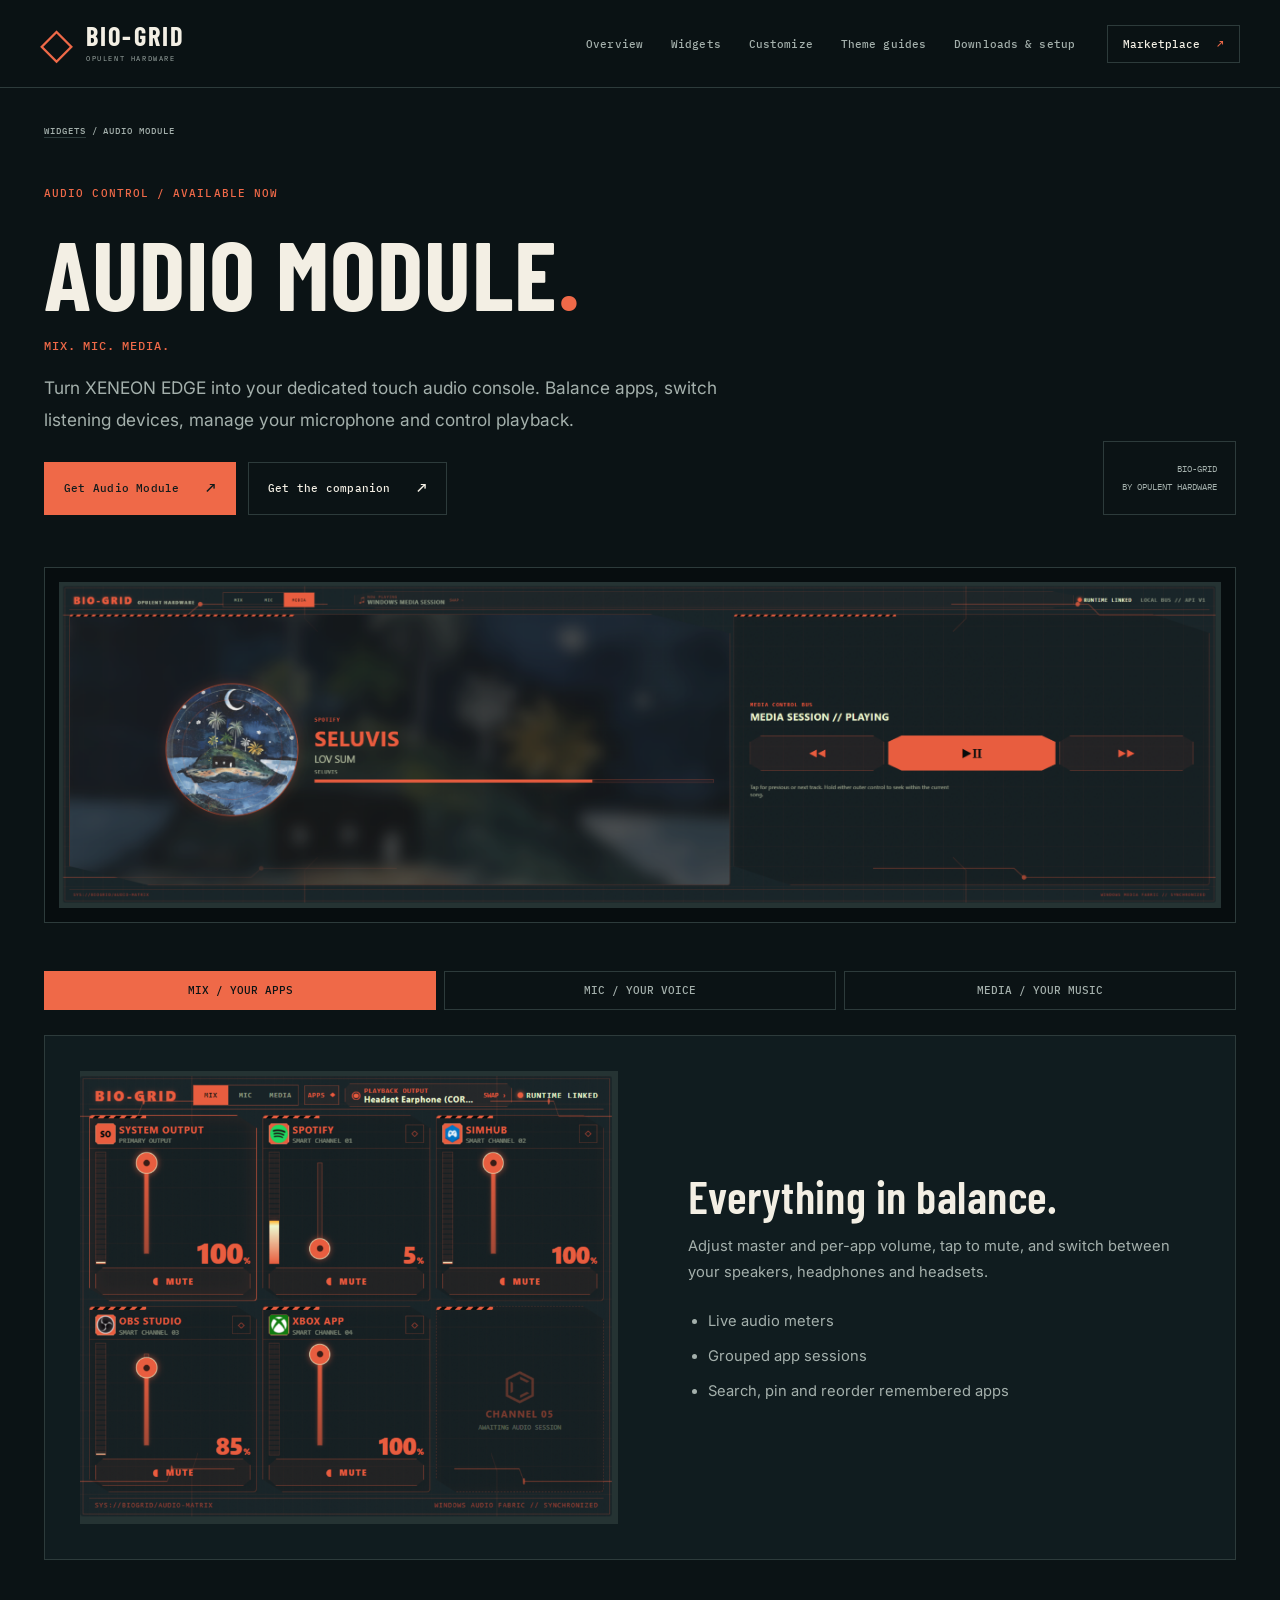
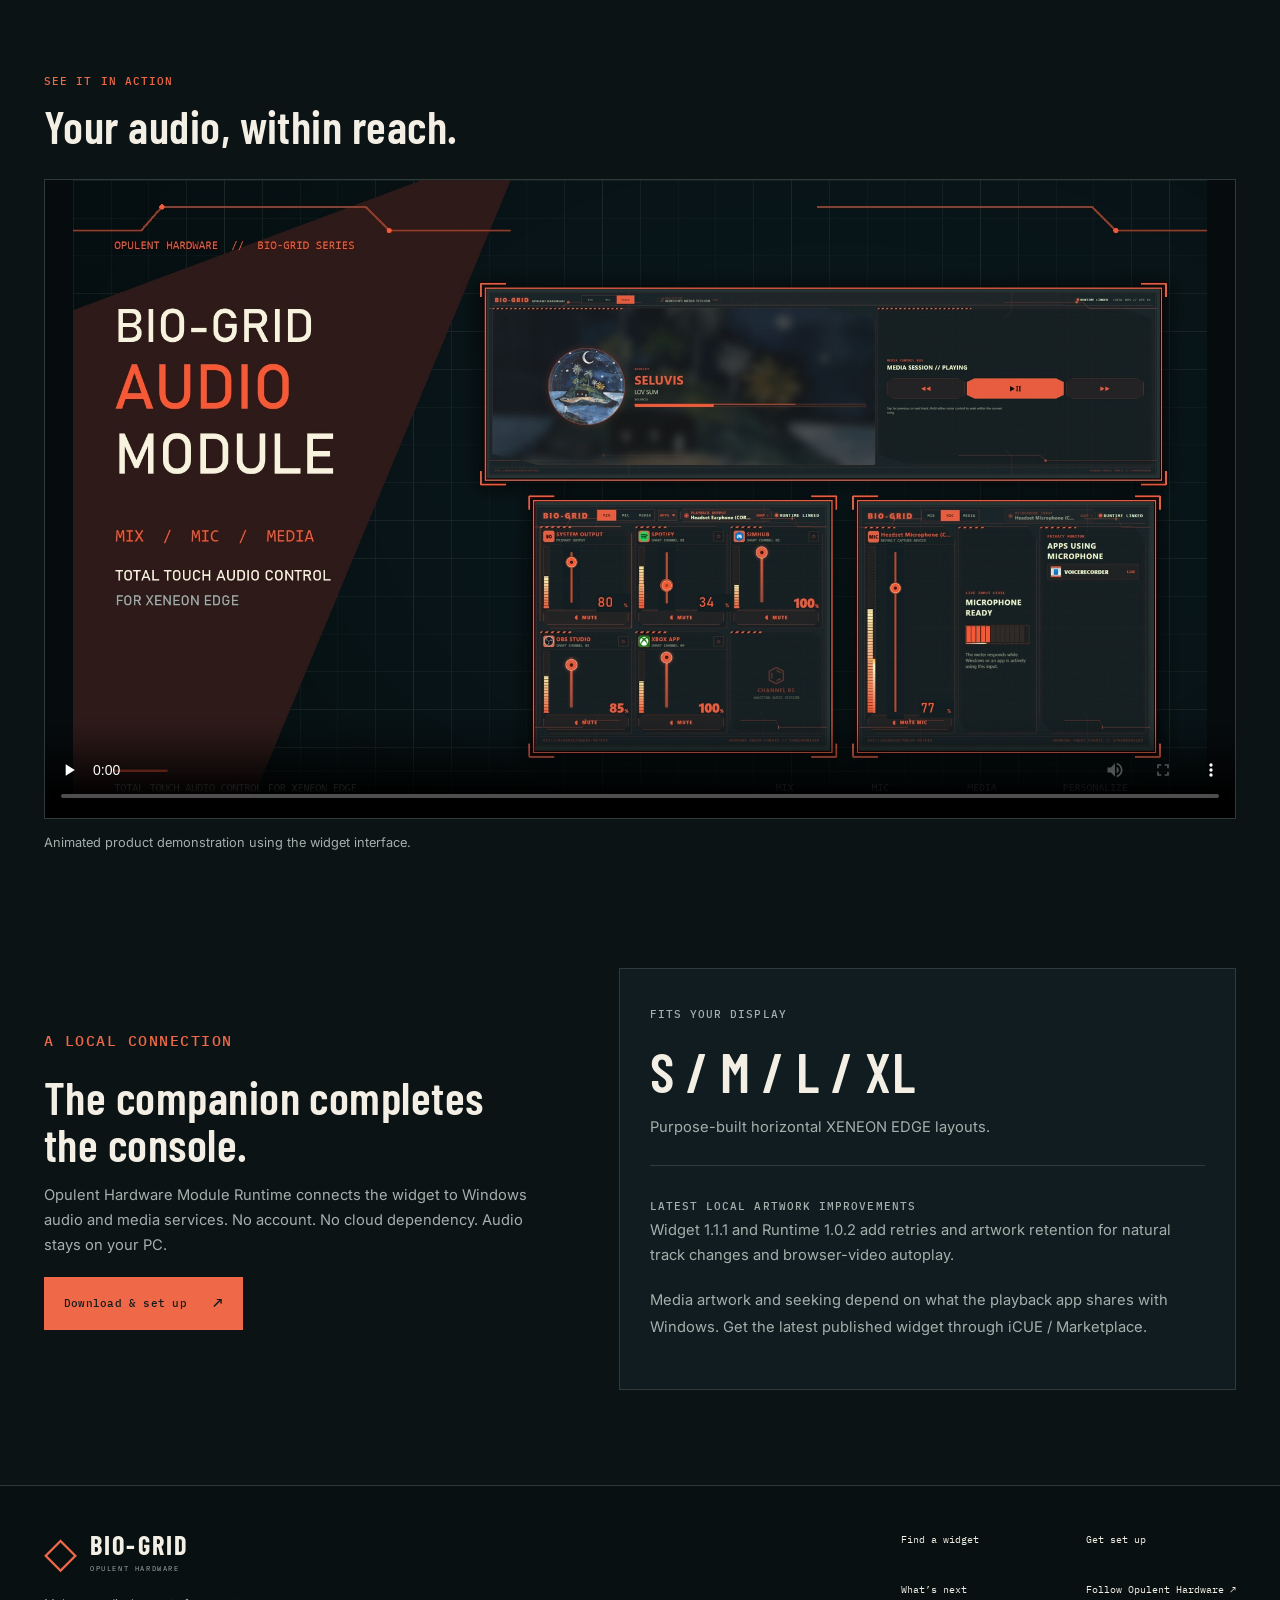
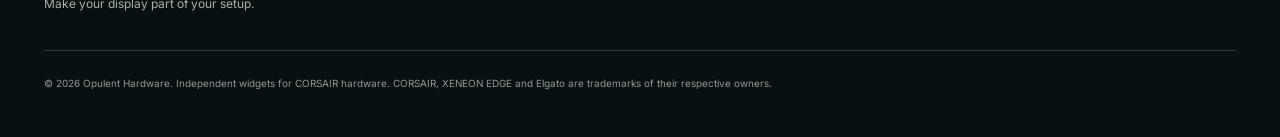
==== audio.html @ aa369efa "Add files via upload" ====
<!doctype html>
<html lang="en"><head>
<meta charset="utf-8"><meta name="viewport" content="width=device-width,initial-scale=1">
<title>Audio Module | BIO-GRID by Opulent Hardware</title>
<meta name="description" content="A touch volume mixer, microphone controller and now-playing media console for CORSAIR XENEON EDGE with the local Opulent Hardware companion."><meta name="theme-color" content="#0b1315">
<link rel="canonical" href="https://opulenthardware-mkt.github.io/bio-grid-system/audio.html"><meta property="og:title" content="Audio Module | BIO-GRID"><meta property="og:description" content="A touch volume mixer, microphone controller and now-playing media console for CORSAIR XENEON EDGE with the local Opulent Hardware companion."><meta property="og:type" content="website"><meta property="og:url" content="https://opulenthardware-mkt.github.io/bio-grid-system/audio.html"><meta property="og:image" content="https://opulenthardware-mkt.github.io/bio-grid-system/assets/three-widgets.png">
<link rel="icon" href="assets/mark.svg" type="image/svg+xml">
<link rel="preconnect" href="https://fonts.googleapis.com"><link rel="preconnect" href="https://fonts.gstatic.com" crossorigin>
<link href="https://fonts.googleapis.com/css2?family=Barlow+Condensed:wght@500;600;700;800&family=IBM+Plex+Mono:wght@400;500;600&family=Inter:wght@400;500;600;700&display=swap" rel="stylesheet">
<link rel="stylesheet" href="styles.css">
<script src="script.js" defer></script></head>
<body><a class="skip-link" href="#main">Skip to content</a>
<header class="site-header"><a class="wordmark" href="index.html" aria-label="BIO-GRID home"><span class="brand-mark" aria-hidden="true">◇</span><span>BIO-GRID<small>OPULENT HARDWARE</small></span></a>
<button class="menu-button" type="button" aria-expanded="false" aria-controls="site-nav">Menu <span aria-hidden="true">☰</span></button>
<nav id="site-nav" aria-label="Main navigation"><a href="index.html">Overview</a><a href="widgets.html">Widgets</a><a href="customize.html">Customize</a><a href="guides.html">Theme guides</a><a href="setup.html">Downloads & setup</a></nav>
<a class="store-link" href="https://marketplace.elgato.com/@opulenthardware" target="_blank" rel="noopener noreferrer">Marketplace <span aria-hidden="true">↗</span></a></header>
<main id="main"><section class="wrap product-intro"><p class="breadcrumb"><a href="widgets.html">Widgets</a> / Audio Module</p><div class="product-heading"><div><p class="eyebrow">AUDIO CONTROL / AVAILABLE NOW</p><h1>AUDIO MODULE<span class="product-dot">.</span></h1><p class="product-tagline">MIX. MIC. MEDIA.</p><p class="lede">Turn XENEON EDGE into your dedicated touch audio console. Balance apps, switch listening devices, manage your microphone and control playback.</p><div class="actions"><a class="button primary" href="https://marketplace.elgato.com/product/bio-grid-audio-module-86a97e87-6fb8-49c1-a6f1-9929ba9a31ef" target="_blank" rel="noopener noreferrer">Get Audio Module<span aria-hidden="true">↗</span></a><a class="button " href="setup.html#audio">Get the companion<span aria-hidden="true">↗</span></a></div></div><span class="product-stamp">BIO-GRID<br>BY OPULENT HARDWARE</span></div><figure class="product-hero"><img class="" src="assets/audio-media.png" alt="Audio Module displaying album artwork, track progress and transport controls" loading="lazy" decoding="async"></figure></section>
<section class="wrap section-block"><div class="feature-tabs" role="tablist" aria-label="Audio Module views"><button id="tab-mix" role="tab" type="button" aria-selected="true" aria-controls="view-mix" tabindex="0" data-view="mix">MIX / YOUR APPS</button><button id="tab-mic" role="tab" type="button" aria-selected="false" aria-controls="view-mic" tabindex="-1" data-view="mic">MIC / YOUR VOICE</button><button id="tab-media" role="tab" type="button" aria-selected="false" aria-controls="view-media" tabindex="-1" data-view="media">MEDIA / YOUR MUSIC</button></div>
<div class="audio-view" id="view-mix" role="tabpanel" aria-labelledby="tab-mix"><img class="" src="assets/audio-mix.png" alt="Master volume and individual audio channels" loading="lazy" decoding="async"><div><h2>Everything in balance.</h2><p>Adjust master and per-app volume, tap to mute, and switch between your speakers, headphones and headsets.</p><ul><li>Live audio meters</li><li>Grouped app sessions</li><li>Search, pin and reorder remembered apps</li></ul></div></div>
<div class="audio-view" id="view-mic" role="tabpanel" aria-labelledby="tab-mic" hidden><img class="" src="assets/audio-mic.png" alt="Microphone volume, live input level and active microphone applications" loading="lazy" decoding="async"><div><h2>Be heard. Stay in control.</h2><p>Choose your microphone, set its gain, mute with a tap and check Windows microphone activity.</p><ul><li>Default microphone switching</li><li>Live input level</li><li>See apps using your microphone</li></ul></div></div>
<div class="audio-view" id="view-media" role="tabpanel" aria-labelledby="tab-media" hidden><img class="" src="assets/audio-media.png" alt="Now-playing artwork and media controls" loading="lazy" decoding="async"><div><h2>Now playing. Now in control.</h2><p>Artwork, title, artist, album and track progress, with play/pause and track controls.</p><ul><li>Tap Previous / Next to skip</li><li>Hold to seek when supported by the media app</li><li>Tap the artwork panel to toggle its blurred background</li></ul></div></div></section>
<section class="wrap section-block"><div class="section-heading"><div><p class="eyebrow">SEE IT IN ACTION</p><h2>Your audio, within reach.</h2></div></div><video class="demo-video" controls playsinline preload="none" poster="assets/audio-poster.jpg" aria-label="Ten-second animated Audio Module product demo"><source src="assets/audio-demo.mp4" type="video/mp4"></video><p class="fine">Animated product demonstration using the widget interface.</p></section>
<section class="wrap split-panel"><div><p class="eyebrow">A LOCAL CONNECTION</p><h2>The companion completes the console.</h2><p>Opulent Hardware Module Runtime connects the widget to Windows audio and media services. No account. No cloud dependency. Audio stays on your PC.</p><a class="button primary" href="setup.html#audio">Download & set up<span aria-hidden="true">↗</span></a></div><div class="spec-panel"><span class="tiny">FITS YOUR DISPLAY</span><h3>S / M / L / XL</h3><p>Purpose-built horizontal XENEON EDGE layouts.</p><hr><span class="tiny">LATEST LOCAL ARTWORK IMPROVEMENTS</span><p>Widget 1.1.1 and Runtime 1.0.2 add retries and artwork retention for natural track changes and browser-video autoplay.</p><p class="fine">Media artwork and seeking depend on what the playback app shares with Windows. Get the latest published widget through iCUE / Marketplace.</p></div></section></main>
<footer class="site-footer"><div><a class="wordmark" href="index.html"><span class="brand-mark" aria-hidden="true">◇</span><span>BIO-GRID<small>OPULENT HARDWARE</small></span></a><p>Make your display part of your setup.</p></div><div class="footer-links"><a href="widgets.html">Find a widget</a><a href="setup.html">Get set up</a><a href="roadmap.html">What’s next</a><a href="https://www.patreon.com/c/OpulentHardware" target="_blank" rel="noopener noreferrer">Follow Opulent Hardware ↗</a></div><p class="legal">© 2026 Opulent Hardware. Independent widgets for CORSAIR hardware. CORSAIR, XENEON EDGE and Elgato are trademarks of their respective owners.</p></footer>
</body></html>
---- styles.css ----
:root{--bg:#0b1315;--paper:#f3efe4;--ink:#f3efe4;--muted:#a4b0ac;--accent:#ef6948;--line:#2d3b3b;--panel:#101c1f;--display:"Barlow Condensed","Arial Narrow",Impact,sans-serif;--body:Inter,Arial,sans-serif;--mono:"IBM Plex Mono",Consolas,monospace;color-scheme:dark}
*{box-sizing:border-box}html{scroll-behavior:smooth;scroll-padding-top:112px;background:var(--bg)}body{margin:0;font:16px/1.7 var(--body);background:var(--bg);color:var(--paper)}body:before{display:none}a{color:inherit;text-decoration:none}button,input{font:inherit}button,a,input,summary{-webkit-tap-highlight-color:transparent}button{cursor:pointer}img{display:block;width:100%;height:auto}figure{margin:0}p{margin:0 0 1.2rem;color:var(--muted)}h1,h2,h3{font-family:var(--display);font-weight:600;line-height:1.02;letter-spacing:.01em;margin:0 0 1rem}h1{font-size:clamp(3.8rem,7.4vw,7.2rem);font-weight:700}h2{font-size:clamp(2.2rem,3.6vw,3.6rem)}h3{font-size:1.9rem}em{font-style:normal;color:var(--accent)}:focus-visible{outline:2px solid var(--accent);outline-offset:5px}a,button{touch-action:manipulation}[hidden]{display:none!important}.wrap{width:min(1280px,calc(100% - 88px));margin:0 auto}.eyebrow,.tiny,.breadcrumb,.card-meta,.badge,.release-status{font:500 .67rem/1.6 var(--mono);letter-spacing:.1em;text-transform:uppercase}.eyebrow{color:var(--accent);margin-bottom:1.3rem}.tiny{color:var(--muted)}.lede{font-size:clamp(1rem,1.35vw,1.13rem);line-height:1.85;max-width:720px}.fine{font-size:.8rem;line-height:1.8}.skip-link{position:fixed;top:-100px;left:20px;z-index:100;background:var(--accent);color:var(--bg);padding:12px}.skip-link:focus{top:10px}.sr-only{position:absolute;width:1px;height:1px;padding:0;overflow:hidden;clip:rect(0,0,0,0);white-space:nowrap;border:0}
.site-header{position:sticky;top:0;z-index:30;background:rgba(11,19,21,.97);border-bottom:1px solid var(--line);height:88px;padding:0 40px;display:flex;align-items:center;gap:32px;backdrop-filter:blur(12px)}.wordmark{display:flex;align-items:center;gap:11px;font:700 1.65rem/1 var(--display);letter-spacing:.08em;flex-shrink:0}.wordmark>span:last-child{display:flex;flex-direction:column;gap:6px}.wordmark small{display:block;font:400 .45rem/1.2 var(--mono);color:var(--muted);letter-spacing:.22em}.brand-mark{color:var(--accent);font:400 2.7rem/1 Arial}.site-header nav{display:flex;align-items:center;gap:28px;margin-left:auto;font:500 .69rem var(--mono);letter-spacing:.01em;white-space:nowrap;text-transform:none}.site-header nav a{color:var(--muted);position:relative;padding:33px 0}.site-header nav a:hover,.site-header nav a[aria-current]{color:var(--paper)}.site-header nav a[aria-current]:after{content:"";position:absolute;bottom:20px;left:0;right:0;height:2px;background:var(--accent)}.store-link{border:1px solid var(--line);padding:11px 15px;white-space:nowrap;font:500 .67rem var(--mono)}.store-link span{color:var(--accent);margin-left:10px}.store-link:hover{border-color:var(--accent)}.menu-button{display:none}.actions{display:flex;gap:12px;flex-wrap:wrap;margin:26px 0}.button{display:inline-flex;align-items:center;justify-content:space-between;gap:26px;padding:14px 19px;min-height:49px;border:1px solid var(--line);font:500 .7rem/1.4 var(--mono);letter-spacing:.02em;background:transparent;transition:background .2s,border-color .2s;box-shadow:none;text-transform:none;color:var(--paper)}.button.primary{color:#111b1c;background:var(--accent);border-color:var(--accent)}.button:hover{background:#1c2b2d;border-color:var(--accent);transform:none}.button.primary:hover{background:#fa8568;color:#0b1315}.button span{font-size:1rem}.text-link{display:inline-flex;align-items:center;gap:30px;font:500 .74rem/1.6 var(--mono);border-bottom:1px solid var(--line);padding-bottom:8px}.text-link:hover{color:var(--accent);border-color:var(--accent)}.status-dot{display:inline-block;width:6px;height:6px;border-radius:50%;background:var(--accent);margin-right:9px}
.home-hero{display:grid;grid-template-columns:1fr 290px;gap:35px 70px;padding-top:70px}.hero-copy h1{font-size:clamp(4.5rem,7.7vw,7.8rem);max-width:900px}.hero-copy .lede{max-width:660px}.release-note{align-self:center;border-left:1px solid var(--line);padding:15px 0 15px 30px}.release-note h2{margin:15px 0 10px;font-size:2.6rem}.release-note p{font-size:.85rem}.release-status{display:block;color:var(--accent);margin-top:20px}.hero-panorama{grid-column:1/-1;border:1px solid var(--line);position:relative;background:#070d0e;padding:12px 12px 0}.hero-panorama:before{content:"";position:absolute;top:-1px;left:-1px;width:120px;border-top:2px solid var(--accent)}.hero-panorama img{aspect-ratio:3.57/1;object-fit:contain}.hero-panorama figcaption{display:flex;justify-content:space-between;gap:15px;font:400 .58rem/1.7 var(--mono);letter-spacing:.04em;padding:14px 3px;color:var(--muted)}
.quick-start{padding-top:70px;padding-bottom:55px}.quick-start h2{font-size:2.25rem}.quick-grid{display:grid;grid-template-columns:repeat(3,1fr);border:1px solid var(--line);margin-top:26px}.quick-grid a{padding:26px 28px 20px;border-right:1px solid var(--line);position:relative}.quick-grid a:last-child{border:0}.quick-grid a:hover{background:#152225}.quick-grid span{font:400 .61rem var(--mono);color:var(--accent)}.quick-grid strong{display:block;font:600 1.8rem var(--display);margin:17px 0 6px}.quick-grid p{font-size:.8rem;margin:0;max-width:290px}.quick-grid b{position:absolute;right:24px;top:24px;font-weight:400;color:var(--accent)}.section-block{padding:48px 0 65px}.section-heading{display:flex;align-items:end;justify-content:space-between;gap:25px;margin:0 0 30px;max-width:none}.section-heading h2{margin-bottom:0}.section-heading .eyebrow{margin-bottom:12px}.home-products,.catalog-grid{display:grid;grid-template-columns:repeat(2,minmax(0,1fr));gap:30px}.widget-card{background:var(--panel);border:1px solid var(--line);min-width:0}.card-image{display:block;position:relative;border-bottom:1px solid var(--line);height:240px;overflow:hidden;background:#080e10}.card-image img{height:100%;object-fit:contain;padding:14px;transition:transform .35s}.card-image:hover img{transform:scale(1.025)}.badge{display:inline-flex;gap:10px;padding:6px 10px;border:1px solid #644839;background:#1c241e;color:#f4ab85;line-height:1.25}.card-image .badge{position:absolute;top:14px;left:14px;background:#101b1d}.badge.free{color:#cee3ad;border-color:#46624b}.card-copy{padding:24px 28px 28px}.card-copy h2{font-size:2.65rem;margin:16px 0 13px}.card-copy p{font-size:.9rem;max-width:490px;min-height:3.2em}.card-meta{display:flex;justify-content:space-between;gap:20px;color:var(--muted);font-size:.57rem}.card-meta span:first-child{color:var(--accent)}.theme-callout{display:grid;grid-template-columns:1.35fr 1fr;gap:45px;padding:40px 0 80px;align-items:center}.theme-callout>div:first-child{background:#070c0d;border:1px solid var(--line);padding:12px}.theme-callout img{aspect-ratio:2.7/1;object-fit:contain}.theme-callout p:not(.eyebrow){font-size:.9rem}.theme-callout h2{font-size:2.8rem}.page-intro{padding-top:35px;padding-bottom:18px}.breadcrumb{margin-bottom:47px;font-size:.59rem;color:var(--muted)}.breadcrumb a{border-bottom:1px solid var(--line)}.page-intro .lede{max-width:700px}.filter-bar{display:flex;gap:8px;flex-wrap:wrap;border-bottom:1px solid var(--line);padding-bottom:22px;margin-bottom:30px}.filter-bar button,.segmented button,.feature-tabs button{background:transparent;border:1px solid var(--line);color:var(--muted);padding:10px 16px;font:500 .68rem/1.6 var(--mono)}.filter-bar button.active,.segmented button.active,.feature-tabs button[aria-selected=true]{background:var(--accent);border-color:var(--accent);color:#0b1315}.catalog-grid .card-image{height:270px}.table-wrap{overflow-x:auto;border:1px solid var(--line)}table{border-collapse:collapse;width:100%;min-width:760px;font-size:.79rem}caption{text-align:left;padding:18px 24px;color:var(--muted);font:400 .65rem var(--mono);background:var(--panel)}th,td{text-align:left;padding:19px 24px;border-bottom:1px solid var(--line);font-weight:400}thead{background:#172326;font:500 .67rem var(--mono);color:var(--accent)}tbody th{font-weight:600;color:var(--paper)}td{color:var(--muted)}tbody tr:last-child>*{border-bottom:0}
.product-intro{padding-top:35px}.product-heading{display:flex;align-items:end;justify-content:space-between;gap:30px}.product-heading>div{max-width:920px}.product-heading h1{font-size:clamp(4rem,7.6vw,7rem)}.product-dot{color:var(--accent)}.product-tagline{font:500 .75rem var(--mono);color:var(--accent);letter-spacing:.07em}.product-stamp{border:1px solid var(--line);padding:18px;text-align:right;font:400 .56rem/2 var(--mono);color:var(--muted);white-space:nowrap;margin-bottom:26px}.product-hero{margin-top:26px;border:1px solid var(--line);padding:14px;background:#070d0f}.product-hero img{max-height:520px;object-fit:contain}.feature-grid{display:grid;grid-template-columns:repeat(3,1fr);gap:32px}.feature{border-top:1px solid var(--line);padding:25px 0;background:transparent;min-height:auto}.feature h3{font-size:2rem;margin:18px 0 14px}.feature p{font-size:.9rem}.index{font:500 .65rem var(--mono);color:var(--accent)}.split-panel{display:grid;grid-template-columns:1fr 1.2fr;gap:60px;align-items:center;padding:30px 0 95px}.split-panel p{font-size:.92rem}.split-panel img{border:1px solid var(--line)}.split-panel h2{max-width:470px}.spec-panel{border:1px solid var(--line);padding:30px;background:var(--panel)}.spec-panel h3{font-size:3.5rem;margin-top:15px}.spec-panel hr{border:0;border-top:1px solid var(--line);margin:25px 0}.feature-tabs{display:flex;gap:8px;margin-bottom:25px}.feature-tabs button{flex:1}.audio-view{display:grid;grid-template-columns:1.05fr 1fr;gap:70px;align-items:center;background:var(--panel);padding:35px;border:1px solid var(--line)}.audio-view>img{max-height:460px;object-fit:contain}.audio-view p,.audio-view ul{font-size:.92rem;color:var(--muted)}.audio-view ul{padding-left:20px}.audio-view li{padding:5px 0}.demo-video{display:block;width:100%;max-height:640px;background:#060b0d;border:1px solid var(--line)}.demo-video+.fine{margin-top:12px}.notice{display:flex;gap:18px;align-items:center;padding-top:30px}.notice p{margin:0;font-size:.84rem;max-width:900px}.notice .badge{flex-shrink:0}.screen-frame{border:1px solid var(--line);padding:15px;background:#070c0d}.screen-frame img{max-height:500px;object-fit:contain}.screen-frame figcaption{padding:15px 3px 0;font:400 .65rem var(--mono);color:var(--muted)}.segmented{display:flex;flex-shrink:0}.segmented button{min-width:90px}
.customizer{display:grid;grid-template-columns:320px 1fr;border:1px solid var(--line);background:var(--panel)}.style-controls{padding:28px;border-right:1px solid var(--line)}.style-controls h2{font-size:2.3rem;margin:18px 0}.style-controls p{font-size:.78rem}.style-controls label,.style-controls legend{display:block;font:400 .68rem/1.8 var(--mono);color:var(--muted);margin:24px 0 12px}.style-controls label{min-height:25px}.style-controls fieldset{border:0;margin:0;padding:0}.style-controls legend{padding-top:14px}.style-controls input[type=color]{float:right;width:42px;height:28px;border:1px solid var(--line);background:none;padding:2px}.style-controls input[type=range]{width:100%;accent-color:var(--accent)}output{float:right}.swatches{display:flex;gap:14px}.swatch{border:3px solid var(--panel);outline:1px solid transparent;border-radius:50%;width:34px;height:34px;background:var(--swatch)}.swatch.active{outline-color:var(--paper)}.reset-style{background:none;border:0;border-bottom:1px solid var(--line);padding:10px 0;margin-top:28px;color:var(--paper);font:500 .67rem var(--mono)}.style-preview{--preview-accent:#ef6948;--canvas:#142027;--card:11,19,21;--opacity:.78;padding:22px;display:flex;flex-direction:column;justify-content:center;gap:15px;min-width:0;background-color:var(--canvas);background-image:linear-gradient(#ffffff07 1px,transparent 1px),linear-gradient(90deg,#ffffff07 1px,transparent 1px);background-size:35px 35px}.preview-header{display:flex;gap:16px;align-items:center;font:400 .58rem var(--mono);border:1px solid var(--preview-accent);padding:13px;color:var(--preview-accent)}.preview-header strong{font:700 1.5rem var(--display);margin-right:auto}.preview-header small{font-size:.5rem}.preview-art,.preview-transport{padding:30px 24px;background:rgba(var(--card),var(--opacity));border:1px solid color-mix(in srgb,var(--preview-accent) 45%,transparent)}.preview-art{display:flex;align-items:center;gap:24px}.preview-art>div:last-child{flex:1;min-width:0}.disc{border-radius:50%;border:1px solid var(--preview-accent);width:120px;aspect-ratio:1;flex-shrink:0;display:grid;place-items:center;color:var(--preview-accent);font:700 2rem var(--display);background:repeating-radial-gradient(circle,#ffffff08 0 8px,transparent 9px 12px)}.preview-art small,.preview-transport small{font:500 .55rem var(--mono);color:var(--preview-accent)}.preview-art h3{color:var(--preview-accent);font-size:2.5rem;margin:12px 0}.preview-art p{font:400 .57rem var(--mono);color:#d5dcd8}.demo-progress{height:5px;border:1px solid var(--preview-accent);margin-top:20px}.demo-progress i{display:block;height:100%;width:60%;background:var(--preview-accent)}.preview-transport h3{font-size:1.6rem;margin:12px 0 20px}.preview-transport>div{display:flex;gap:12px}.preview-transport button{flex:1;background:transparent;border:1px solid var(--preview-accent);color:var(--preview-accent);height:46px;font-size:1.1rem}.preview-transport .demo-play{background:var(--preview-accent);color:var(--bg);flex:1.4}.preview-caption{font:400 .48rem/1.8 var(--mono);text-align:center;margin:0}.banner{display:flex;gap:40px;align-items:center;justify-content:space-between;border-top:1px solid var(--line);padding:40px 0 65px}.banner h2{margin-bottom:12px}.banner p{margin-bottom:0}.banner .eyebrow{margin-bottom:15px}.banner .button{flex-shrink:0}
.section-nav{display:flex;flex-wrap:wrap;gap:10px 24px;margin-bottom:30px;font:400 .7rem var(--mono)}.section-nav a{border-bottom:1px solid var(--line);padding-bottom:7px}.section-nav a:hover{color:var(--accent)}.download-panel{padding:40px;display:grid;grid-template-columns:1.3fr 1fr;gap:50px;border:1px solid var(--line);background:var(--panel)}.download-panel h2{font-size:3.6rem;margin:20px 0}.privacy-panel{border-left:1px solid var(--line);padding:25px 0 25px 40px;display:flex;flex-direction:column;justify-content:center}.privacy-panel strong{font:600 3rem var(--display);margin:16px 0}.privacy-panel p{font-size:.85rem}.privacy-panel code{font-size:.8rem;margin-top:8px;color:var(--accent)}.setup-steps{display:grid;grid-template-columns:repeat(4,1fr);gap:25px;margin-top:35px}.setup-steps article{border-top:1px solid var(--line);padding:20px 0}.setup-steps span{font:500 .75rem var(--mono);color:var(--accent)}.setup-steps h3{font-size:1.8rem;margin-top:18px}.setup-steps p{font-size:.82rem}.setup-cards{display:grid;grid-template-columns:repeat(3,1fr);gap:25px}.setup-cards article{border:1px solid var(--line);padding:25px;background:var(--panel)}.setup-cards h3{font-size:2.1rem;margin:20px 0}.setup-cards ol{padding-left:18px;color:var(--muted);font-size:.84rem}.setup-cards li{margin-bottom:16px;padding-left:5px}.faq details{border-top:1px solid var(--line);padding:22px 0}.faq details:last-child{border-bottom:1px solid var(--line)}summary{cursor:pointer;font-size:.93rem;font-weight:500;list-style:none;display:flex;align-items:center;justify-content:space-between;gap:30px}summary::-webkit-details-marker{display:none}summary:after{content:"+";font:400 1.4rem var(--mono);color:var(--accent)}details[open] summary:after{content:"−"}.faq p{max-width:850px;margin:18px 0 0;font-size:.9rem}.future-panel{padding:80px 35px;text-align:center;border:1px solid var(--line);background:radial-gradient(ellipse at center,#ef694810,transparent 65%),repeating-linear-gradient(90deg,#ffffff03 0 1px,transparent 1px 50px),var(--panel);position:relative;overflow:hidden}.future-panel h2{font-size:4.3rem;margin:20px 0}.future-panel p{max-width:500px;margin:0 auto 25px}.future-grid{position:absolute;width:170px;height:170px;left:-70px;top:30px;border:1px solid var(--accent);transform:rotate(45deg);opacity:.3}
.site-footer{position:relative;border-top:1px solid var(--line);padding:45px max(44px,calc((100vw - 1280px)/2));display:grid;grid-template-columns:1fr 1fr;gap:30px;background:#091012;font-size:initial}.site-footer .wordmark{width:max-content}.site-footer p{font-size:.75rem;margin:20px 0 0;text-align:left}.footer-links{display:grid;grid-template-columns:1fr 1fr;gap:15px 35px;justify-self:end;font:400 .65rem/1.7 var(--mono)}.footer-links a:hover{color:var(--accent)}.site-footer .legal{grid-column:1/-1;padding-top:24px;border-top:1px solid var(--line);font-size:.62rem;color:#8d9b97;margin:5px 0 0}
.guide-browser{background:#0d1719;border-color:var(--line)}.guide-index{background:#101b1d}.guide-list-item{color:var(--paper)}.guide-list-item:hover,.guide-list-item.active{background:#182528}.guide-post h3{font-size:clamp(2.5rem,4.5vw,4rem)}.guide-post-header{padding:35px}.guide-block{padding:35px}.guide-post-header h3,.guide-block h4{font-family:var(--display)}.guide-gallery img{height:auto;max-height:none;object-fit:contain;aspect-ratio:auto}.guide-gallery figure{display:flex;flex-direction:column;justify-content:center}.guide-files b{white-space:nowrap}.guide-post .button-primary{background:var(--accent);border-color:var(--accent);color:var(--bg)}
@media(min-width:1600px){.home-hero{padding-top:90px}.hero-panorama{margin-top:10px}}
@media(max-width:1100px){.site-header{gap:20px;padding:0 25px}.site-header nav{gap:18px;font-size:.63rem}.site-header .wordmark{font-size:1.4rem}.store-link{padding:10px;font-size:.6rem}.home-hero{grid-template-columns:1fr 230px;gap:30px}.hero-copy h1{font-size:6rem}.audio-view{gap:35px}.style-preview{padding:15px}.preview-art{gap:15px;padding:25px 15px}.disc{width:90px}.preview-header span{display:none}.customizer{grid-template-columns:290px 1fr}.preview-art h3{font-size:2rem}.download-panel{gap:25px;padding:30px}.card-meta{flex-wrap:wrap;gap:8px}.guide-browser{grid-template-columns:225px 1fr}.palette-grid{grid-template-columns:1fr}}
@media(max-width:850px){.wrap{width:calc(100% - 44px)}.site-header{height:72px;padding:0 22px;gap:15px}.site-header .wordmark{margin-right:auto}.menu-button{display:flex;align-items:center;gap:15px;order:3;background:transparent;color:var(--paper);border:1px solid var(--line);padding:10px;font:400 .68rem var(--mono)}.store-link{display:none}.site-header nav{display:none;position:absolute;top:71px;left:0;right:0;background:#0e1a1c;border-bottom:1px solid var(--line);padding:15px 22px;flex-direction:column;align-items:stretch;gap:0;margin:0}.site-header nav.open{display:flex}.site-header nav a{padding:14px 0}.site-header nav a[aria-current]:after{bottom:8px;right:auto;width:30px}.home-hero{padding-top:45px;grid-template-columns:1fr;gap:25px}.hero-copy h1{font-size:clamp(4rem,11vw,6rem)}.release-note{display:none}.hero-panorama{padding:8px 8px 0}.hero-panorama img{min-height:180px;object-fit:contain}.hero-panorama figcaption{font-size:.5rem}.hero-panorama figcaption span:last-child{display:none}.quick-start{padding-top:45px}.quick-grid a{padding:20px}.quick-grid strong{font-size:1.6rem}.quick-grid p{font-size:.76rem}.quick-grid b{right:16px;top:16px}.home-products,.catalog-grid{gap:18px}.card-copy{padding:20px}.card-image,.catalog-grid .card-image{height:200px}.card-copy h2{font-size:2.3rem}.card-copy p{font-size:.83rem}.card-meta{font-size:.5rem}.theme-callout{gap:25px}.section-block{padding:35px 0 45px}.product-heading h1{font-size:5rem}.product-stamp{display:none}.feature-grid{gap:20px}.split-panel{gap:30px}.audio-view{padding:25px;gap:30px}.audio-view h2{font-size:2.8rem}.customizer{grid-template-columns:250px 1fr}.style-controls{padding:22px}.preview-art{display:block}.disc{width:85px;margin-bottom:20px}.download-panel{grid-template-columns:1fr}.privacy-panel{border-left:0;border-top:1px solid var(--line);padding:25px 0 0}.privacy-panel strong{font-size:2.6rem}.setup-steps{grid-template-columns:repeat(2,1fr)}.setup-cards{grid-template-columns:1fr}.setup-cards ol{display:grid;grid-template-columns:1fr 1fr;gap:0 35px}.site-footer{padding:35px 22px}.guide-browser{grid-template-columns:1fr}.guide-index{border-right:0}.guide-list{display:block}.guide-list-item{width:100%}.guide-post-header,.guide-block{padding:25px}.guide-hero img{object-fit:contain;min-height:0}.guide-hero-stamp{display:none}}
@media(max-width:580px){.home-hero{padding-top:33px}.hero-copy h1{font-size:4rem}.hero-copy .lede{font-size:.95rem}.eyebrow{font-size:.58rem}.hero-copy .actions{display:grid}.actions .button{font-size:.65rem}.quick-grid{grid-template-columns:1fr}.quick-grid a{border-right:0;border-bottom:1px solid var(--line);padding:22px}.quick-grid strong{font-size:1.8rem;margin:9px 0}.quick-grid p{max-width:95%}.quick-start h2{font-size:2rem}.home-products,.catalog-grid{grid-template-columns:1fr}.card-image,.catalog-grid .card-image{height:230px}.card-copy p{min-height:0;font-size:.9rem}.card-copy h2{font-size:2.65rem}.card-meta{font-size:.54rem}.theme-callout{grid-template-columns:1fr;padding-bottom:50px}.section-heading{display:block}.section-heading>.text-link{margin-top:20px}.page-intro h1{font-size:3.8rem}.page-intro .lede{font-size:.95rem}.breadcrumb{margin-bottom:35px}.page-intro{padding-top:25px}.product-intro{padding-top:25px}.product-heading h1{font-size:3.7rem}.product-tagline{font-size:.61rem}.product-hero{padding:8px}.feature-grid{grid-template-columns:1fr;gap:0}.feature{padding:25px 0 15px}.feature h3{margin-top:12px}.split-panel{grid-template-columns:1fr;padding-bottom:55px;gap:20px}.audio-view{grid-template-columns:1fr;gap:20px;padding:20px}.audio-view>img{max-height:350px}.feature-tabs{gap:4px}.feature-tabs button{padding:12px 6px;font-size:.51rem}.notice{align-items:start;flex-direction:column;gap:10px}.notice p{font-size:.8rem}.segmented{margin-top:20px}.customizer{grid-template-columns:1fr}.style-controls{border-right:0;border-bottom:1px solid var(--line)}.style-preview{padding:15px;min-height:480px}.preview-art{display:flex}.preview-art h3{font-size:1.8rem}.disc{width:80px;margin:0}.preview-caption{font-size:.43rem}.preview-transport{padding:23px 17px}.banner{display:block;padding-top:30px}.banner .button{margin-top:25px}.download-panel{padding:23px}.download-panel h2{font-size:2.7rem}.setup-steps{gap:15px}.setup-steps h3{font-size:1.7rem}.setup-steps p{font-size:.78rem}.setup-cards ol{display:block}.section-nav{font-size:.6rem;gap:13px 18px}.site-footer{grid-template-columns:1fr;gap:30px}.footer-links{justify-self:stretch;font-size:.6rem}.site-footer .legal{grid-column:1}.guide-files a{grid-template-columns:1fr}.guide-files em{grid-column:1;grid-row:auto}.guide-files span small{overflow-wrap:anywhere}.guide-post-meta{font-size:.52rem}.future-panel{padding:60px 24px}.future-panel h2{font-size:3.1rem}.filter-bar{gap:7px}.filter-bar button{font-size:.6rem;padding:9px 12px}.hero-panorama img{min-height:105px}}
@media(prefers-reduced-motion:reduce){html{scroll-behavior:auto}*,*:before,*:after{animation:none!important;transition:none!important}}
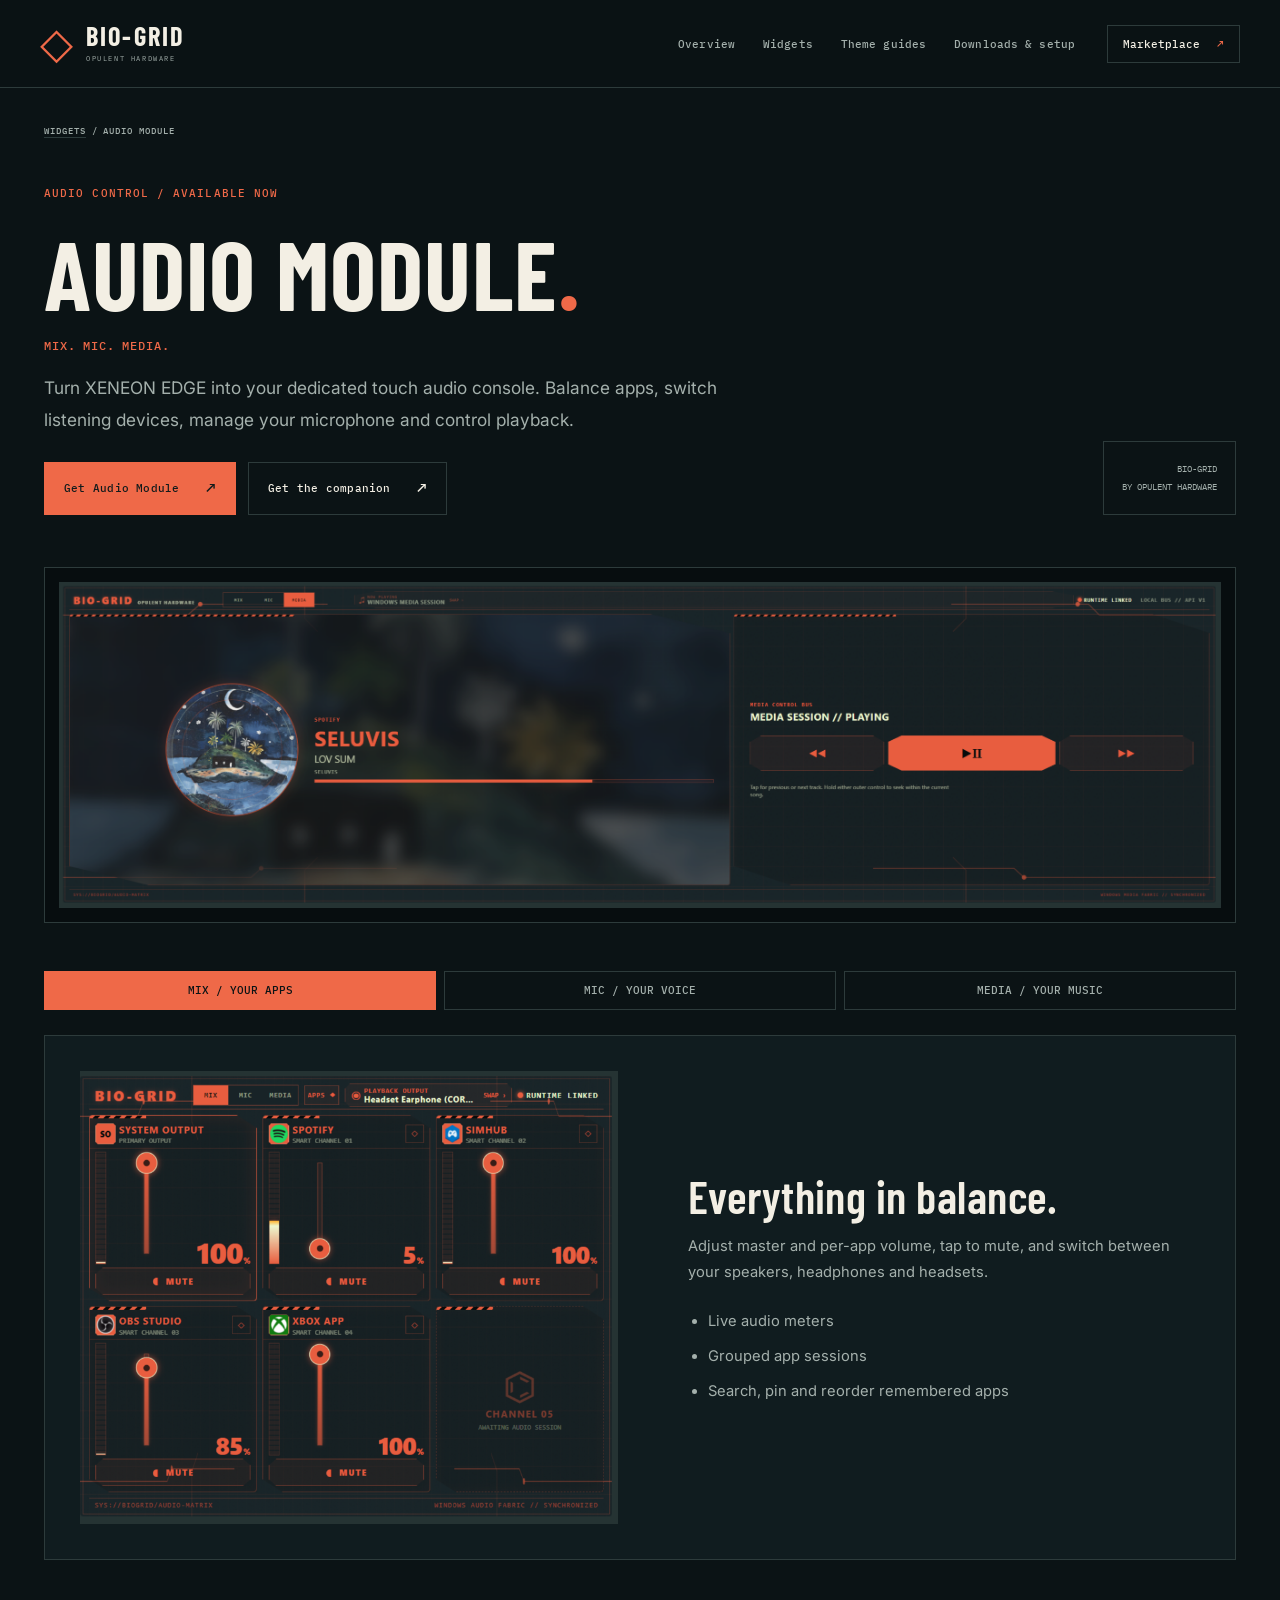
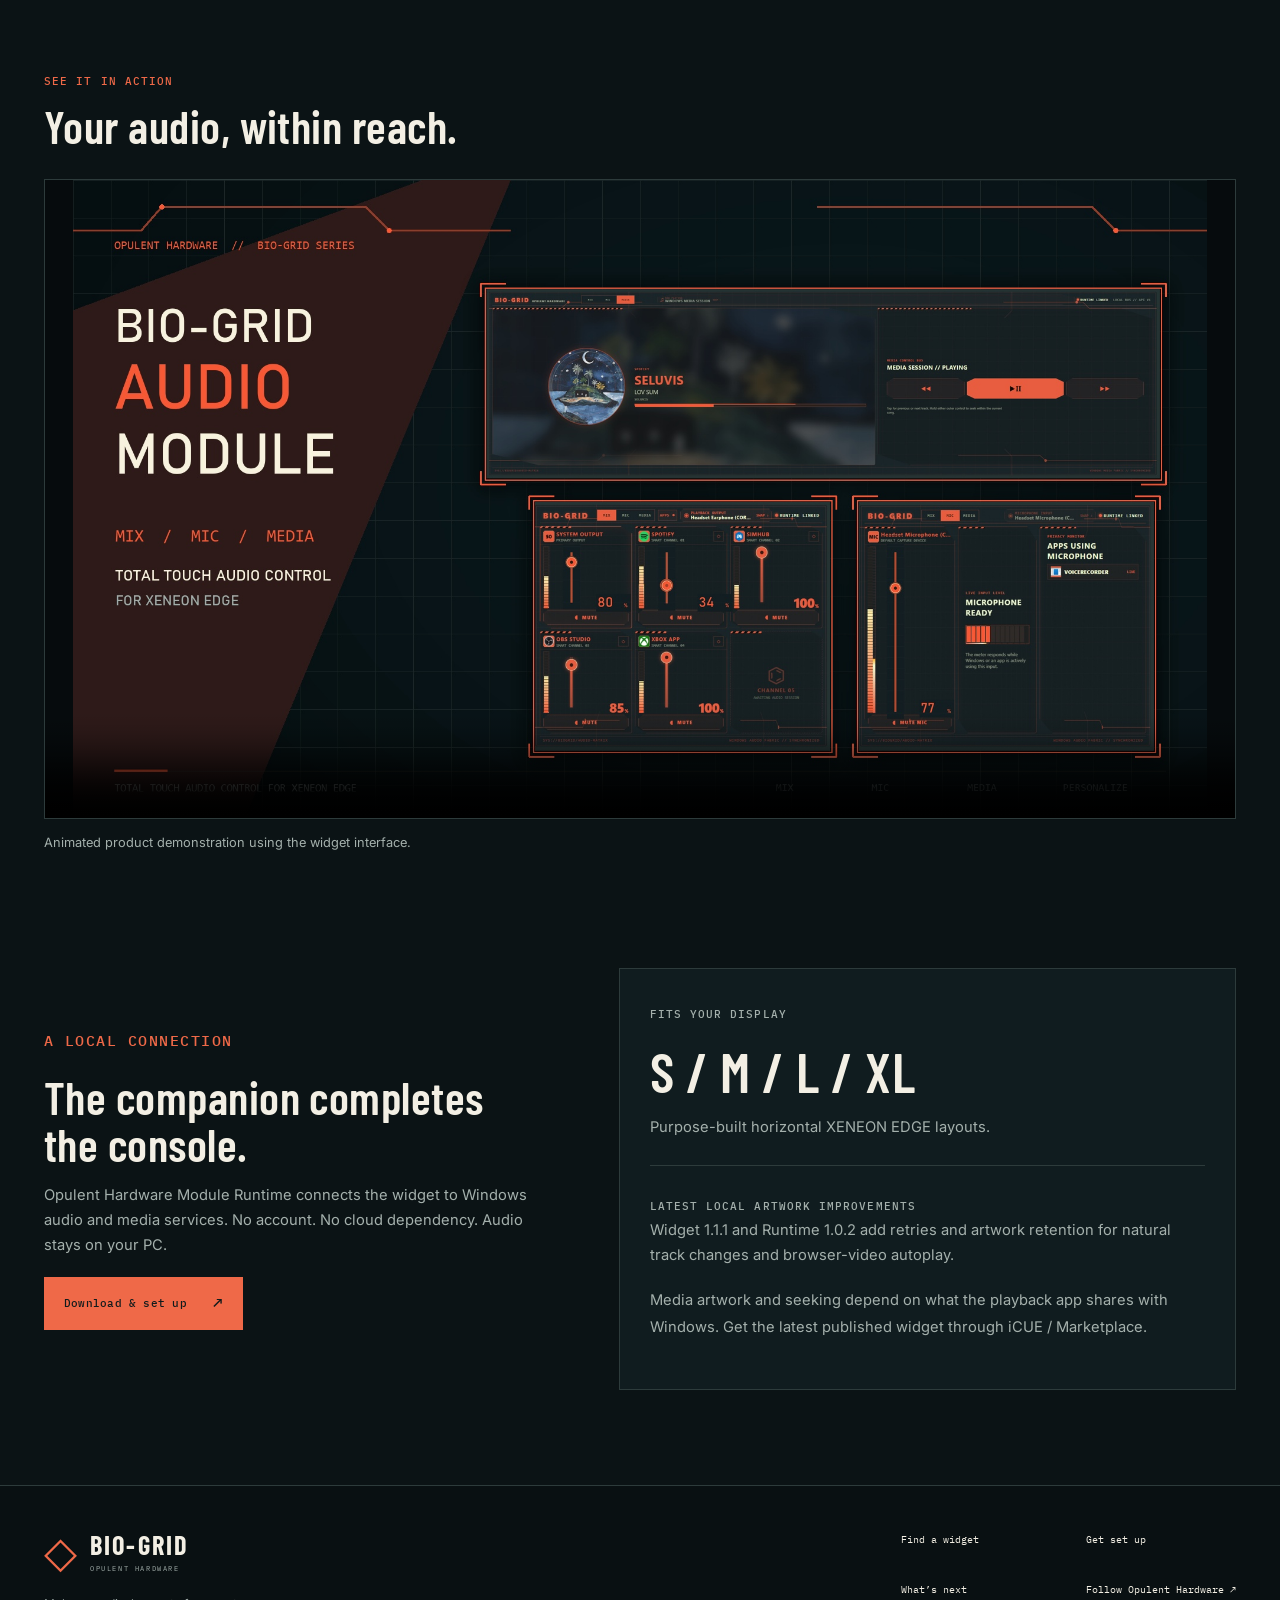
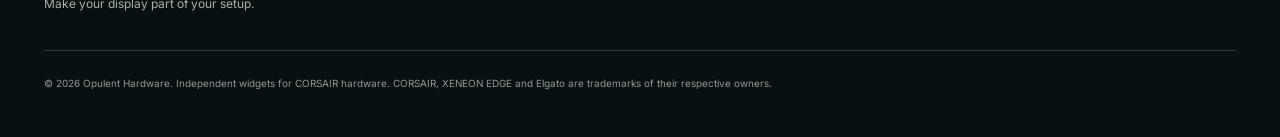
==== commit 1e3eb2a4: "Add files via upload" ====
--- a/audio.html
+++ b/audio.html
@@ -12,7 +12,7 @@
 <body><a class="skip-link" href="#main">Skip to content</a>
 <header class="site-header"><a class="wordmark" href="index.html" aria-label="BIO-GRID home"><span class="brand-mark" aria-hidden="true">◇</span><span>BIO-GRID<small>OPULENT HARDWARE</small></span></a>
 <button class="menu-button" type="button" aria-expanded="false" aria-controls="site-nav">Menu <span aria-hidden="true">☰</span></button>
-<nav id="site-nav" aria-label="Main navigation"><a href="index.html">Overview</a><a href="widgets.html">Widgets</a><a href="customize.html">Customize</a><a href="guides.html">Theme guides</a><a href="setup.html">Downloads & setup</a></nav>
+<nav id="site-nav" aria-label="Main navigation"><a href="index.html">Overview</a><a href="widgets.html">Widgets</a><a href="guides.html">Theme guides</a><a href="setup.html">Downloads & setup</a></nav>
 <a class="store-link" href="https://marketplace.elgato.com/@opulenthardware" target="_blank" rel="noopener noreferrer">Marketplace <span aria-hidden="true">↗</span></a></header>
 <main id="main"><section class="wrap product-intro"><p class="breadcrumb"><a href="widgets.html">Widgets</a> / Audio Module</p><div class="product-heading"><div><p class="eyebrow">AUDIO CONTROL / AVAILABLE NOW</p><h1>AUDIO MODULE<span class="product-dot">.</span></h1><p class="product-tagline">MIX. MIC. MEDIA.</p><p class="lede">Turn XENEON EDGE into your dedicated touch audio console. Balance apps, switch listening devices, manage your microphone and control playback.</p><div class="actions"><a class="button primary" href="https://marketplace.elgato.com/product/bio-grid-audio-module-86a97e87-6fb8-49c1-a6f1-9929ba9a31ef" target="_blank" rel="noopener noreferrer">Get Audio Module<span aria-hidden="true">↗</span></a><a class="button " href="setup.html#audio">Get the companion<span aria-hidden="true">↗</span></a></div></div><span class="product-stamp">BIO-GRID<br>BY OPULENT HARDWARE</span></div><figure class="product-hero"><img class="" src="assets/audio-media.png" alt="Audio Module displaying album artwork, track progress and transport controls" loading="lazy" decoding="async"></figure></section>
 <section class="wrap section-block"><div class="feature-tabs" role="tablist" aria-label="Audio Module views"><button id="tab-mix" role="tab" type="button" aria-selected="true" aria-controls="view-mix" tabindex="0" data-view="mix">MIX / YOUR APPS</button><button id="tab-mic" role="tab" type="button" aria-selected="false" aria-controls="view-mic" tabindex="-1" data-view="mic">MIC / YOUR VOICE</button><button id="tab-media" role="tab" type="button" aria-selected="false" aria-controls="view-media" tabindex="-1" data-view="media">MEDIA / YOUR MUSIC</button></div>
--- a/styles.css
+++ b/styles.css
@@ -12,5 +12,14 @@
 @media(max-width:1100px){.site-header{gap:20px;padding:0 25px}.site-header nav{gap:18px;font-size:.63rem}.site-header .wordmark{font-size:1.4rem}.store-link{padding:10px;font-size:.6rem}.home-hero{grid-template-columns:1fr 230px;gap:30px}.hero-copy h1{font-size:6rem}.audio-view{gap:35px}.style-preview{padding:15px}.preview-art{gap:15px;padding:25px 15px}.disc{width:90px}.preview-header span{display:none}.customizer{grid-template-columns:290px 1fr}.preview-art h3{font-size:2rem}.download-panel{gap:25px;padding:30px}.card-meta{flex-wrap:wrap;gap:8px}.guide-browser{grid-template-columns:225px 1fr}.palette-grid{grid-template-columns:1fr}}
 @media(max-width:850px){.wrap{width:calc(100% - 44px)}.site-header{height:72px;padding:0 22px;gap:15px}.site-header .wordmark{margin-right:auto}.menu-button{display:flex;align-items:center;gap:15px;order:3;background:transparent;color:var(--paper);border:1px solid var(--line);padding:10px;font:400 .68rem var(--mono)}.store-link{display:none}.site-header nav{display:none;position:absolute;top:71px;left:0;right:0;background:#0e1a1c;border-bottom:1px solid var(--line);padding:15px 22px;flex-direction:column;align-items:stretch;gap:0;margin:0}.site-header nav.open{display:flex}.site-header nav a{padding:14px 0}.site-header nav a[aria-current]:after{bottom:8px;right:auto;width:30px}.home-hero{padding-top:45px;grid-template-columns:1fr;gap:25px}.hero-copy h1{font-size:clamp(4rem,11vw,6rem)}.release-note{display:none}.hero-panorama{padding:8px 8px 0}.hero-panorama img{min-height:180px;object-fit:contain}.hero-panorama figcaption{font-size:.5rem}.hero-panorama figcaption span:last-child{display:none}.quick-start{padding-top:45px}.quick-grid a{padding:20px}.quick-grid strong{font-size:1.6rem}.quick-grid p{font-size:.76rem}.quick-grid b{right:16px;top:16px}.home-products,.catalog-grid{gap:18px}.card-copy{padding:20px}.card-image,.catalog-grid .card-image{height:200px}.card-copy h2{font-size:2.3rem}.card-copy p{font-size:.83rem}.card-meta{font-size:.5rem}.theme-callout{gap:25px}.section-block{padding:35px 0 45px}.product-heading h1{font-size:5rem}.product-stamp{display:none}.feature-grid{gap:20px}.split-panel{gap:30px}.audio-view{padding:25px;gap:30px}.audio-view h2{font-size:2.8rem}.customizer{grid-template-columns:250px 1fr}.style-controls{padding:22px}.preview-art{display:block}.disc{width:85px;margin-bottom:20px}.download-panel{grid-template-columns:1fr}.privacy-panel{border-left:0;border-top:1px solid var(--line);padding:25px 0 0}.privacy-panel strong{font-size:2.6rem}.setup-steps{grid-template-columns:repeat(2,1fr)}.setup-cards{grid-template-columns:1fr}.setup-cards ol{display:grid;grid-template-columns:1fr 1fr;gap:0 35px}.site-footer{padding:35px 22px}.guide-browser{grid-template-columns:1fr}.guide-index{border-right:0}.guide-list{display:block}.guide-list-item{width:100%}.guide-post-header,.guide-block{padding:25px}.guide-hero img{object-fit:contain;min-height:0}.guide-hero-stamp{display:none}}
 @media(max-width:580px){.home-hero{padding-top:33px}.hero-copy h1{font-size:4rem}.hero-copy .lede{font-size:.95rem}.eyebrow{font-size:.58rem}.hero-copy .actions{display:grid}.actions .button{font-size:.65rem}.quick-grid{grid-template-columns:1fr}.quick-grid a{border-right:0;border-bottom:1px solid var(--line);padding:22px}.quick-grid strong{font-size:1.8rem;margin:9px 0}.quick-grid p{max-width:95%}.quick-start h2{font-size:2rem}.home-products,.catalog-grid{grid-template-columns:1fr}.card-image,.catalog-grid .card-image{height:230px}.card-copy p{min-height:0;font-size:.9rem}.card-copy h2{font-size:2.65rem}.card-meta{font-size:.54rem}.theme-callout{grid-template-columns:1fr;padding-bottom:50px}.section-heading{display:block}.section-heading>.text-link{margin-top:20px}.page-intro h1{font-size:3.8rem}.page-intro .lede{font-size:.95rem}.breadcrumb{margin-bottom:35px}.page-intro{padding-top:25px}.product-intro{padding-top:25px}.product-heading h1{font-size:3.7rem}.product-tagline{font-size:.61rem}.product-hero{padding:8px}.feature-grid{grid-template-columns:1fr;gap:0}.feature{padding:25px 0 15px}.feature h3{margin-top:12px}.split-panel{grid-template-columns:1fr;padding-bottom:55px;gap:20px}.audio-view{grid-template-columns:1fr;gap:20px;padding:20px}.audio-view>img{max-height:350px}.feature-tabs{gap:4px}.feature-tabs button{padding:12px 6px;font-size:.51rem}.notice{align-items:start;flex-direction:column;gap:10px}.notice p{font-size:.8rem}.segmented{margin-top:20px}.customizer{grid-template-columns:1fr}.style-controls{border-right:0;border-bottom:1px solid var(--line)}.style-preview{padding:15px;min-height:480px}.preview-art{display:flex}.preview-art h3{font-size:1.8rem}.disc{width:80px;margin:0}.preview-caption{font-size:.43rem}.preview-transport{padding:23px 17px}.banner{display:block;padding-top:30px}.banner .button{margin-top:25px}.download-panel{padding:23px}.download-panel h2{font-size:2.7rem}.setup-steps{gap:15px}.setup-steps h3{font-size:1.7rem}.setup-steps p{font-size:.78rem}.setup-cards ol{display:block}.section-nav{font-size:.6rem;gap:13px 18px}.site-footer{grid-template-columns:1fr;gap:30px}.footer-links{justify-self:stretch;font-size:.6rem}.site-footer .legal{grid-column:1}.guide-files a{grid-template-columns:1fr}.guide-files em{grid-column:1;grid-row:auto}.guide-files span small{overflow-wrap:anywhere}.guide-post-meta{font-size:.52rem}.future-panel{padding:60px 24px}.future-panel h2{font-size:3.1rem}.filter-bar{gap:7px}.filter-bar button{font-size:.6rem;padding:9px 12px}.hero-panorama img{min-height:105px}}
-@media(prefers-reduced-motion:reduce){html{scroll-behavior:auto}*,*:before,*:after{animation:none!important;transition:none!important}}
+.ecosystem-aside h2{font-size:2.7rem}.ecosystem-aside p{max-width:240px}.ecosystem-story{display:grid;grid-template-columns:.9fr 1.1fr;gap:70px;margin-top:35px;border-bottom:1px solid var(--line);padding-bottom:65px}.ecosystem-statement h2{font-size:clamp(2.8rem,4.2vw,4.3rem);line-height:1.08;margin:22px 0}.ecosystem-statement>p:last-child{font-size:.93rem;max-width:500px}.ecosystem-role{display:grid;grid-template-columns:155px 1fr 16px;gap:20px;border-top:1px solid var(--line);padding:24px 0}.ecosystem-role:last-child{border-bottom:1px solid var(--line)}.ecosystem-role h3{font-size:2.1rem;margin:0 0 9px}.ecosystem-role p{font-size:.81rem;line-height:1.8;margin:0}.ecosystem-role:hover h3,.role-arrow{color:var(--accent)}.role-number{font:400 .52rem/1.8 var(--mono);letter-spacing:.04em;color:var(--muted);padding-top:5px}.role-number small{display:block;width:max-content;margin-top:9px;color:var(--accent);font-size:.48rem;border:1px solid var(--line);padding:2px 5px}.centerpiece-role{border-top:2px solid var(--accent)}.centerpiece-role .role-number{color:var(--accent)}.workspace-intro{font-size:.88rem;max-width:420px;margin:0}.workspace-pair{display:grid;grid-template-columns:1.35fr 1fr;gap:50px;align-items:center;padding:32px 0}.workspace-pair figure{border:1px solid var(--line);padding:12px;background:#080f10}.workspace-pair img{aspect-ratio:3.57/1;object-fit:contain}.workspace-pair figcaption{padding:12px 2px 0;font:400 .52rem/1.7 var(--mono);color:var(--muted)}.workspace-pair h3{font-size:2.8rem;margin:18px 0}.workspace-pair p{font-size:.86rem}.workspace-pair-reverse{grid-template-columns:1fr 1.35fr;border-top:1px solid var(--line);margin-top:20px;padding-top:40px}.workspace-pair-reverse figure{order:2}.ecosystem-theme{grid-template-columns:1.1fr .9fr;gap:70px;border-top:1px solid var(--line);padding-top:65px;padding-bottom:45px}.ecosystem-theme>div:first-child{border:0;background:transparent;padding:0}.ecosystem-theme h2{font-size:3.5rem}.palette-story{border-left:1px solid var(--line);padding:25px 0 25px 40px}.palette-story-chips{display:flex;gap:14px;margin-bottom:25px}.palette-story-chips i{width:36px;height:36px;border-radius:50%;background:#ef6948}.palette-story-chips i:nth-child(2){background:#c8ff16}.palette-story-chips i:nth-child(3){background:#5dd9e6}.palette-story-chips i:nth-child(4){background:#bc94ed}.palette-story>p{margin-top:15px;font-size:1.15rem!important;line-height:1.8}.palette-story strong{font-weight:500;color:var(--paper)}
+@media(max-width:1100px){.ecosystem-story{grid-template-columns:1fr;gap:25px}.ecosystem-statement>p:last-child{max-width:760px}.ecosystem-role{grid-template-columns:180px 1fr 16px}.workspace-pair,.workspace-pair-reverse{gap:30px}.workspace-pair h3{font-size:2.5rem}.ecosystem-theme{gap:35px}.ecosystem-theme h2{font-size:3rem}}
+@media(max-width:850px){.workspace-intro{max-width:350px}.workspace-pair,.workspace-pair-reverse{grid-template-columns:1fr;gap:25px}.workspace-pair-reverse figure{order:0}.workspace-pair figure{padding:10px}.ecosystem-theme{grid-template-columns:1fr;gap:15px}.palette-story{border-left:0;border-top:1px solid var(--line);padding:25px 0}.ecosystem-statement h2{font-size:3.2rem}.workspace-pair h3{font-size:2.8rem}}
+@media(max-width:580px){.ecosystem-story{margin-top:12px;padding-bottom:35px}.ecosystem-statement h2{font-size:2.65rem}.ecosystem-statement>p:last-child{font-size:.87rem}.ecosystem-role{grid-template-columns:1fr 16px;gap:12px;padding:22px 0}.role-number{grid-column:1/-1;font-size:.56rem;display:flex;align-items:center;gap:12px}.role-number small{margin:0}.ecosystem-role h3{font-size:2.1rem}.ecosystem-role p{font-size:.83rem}.role-arrow{grid-column:2;grid-row:2}.workspace-intro{margin-top:18px;font-size:.85rem}.workspace-pair{padding:22px 0}.workspace-pair h3{font-size:2.6rem}.workspace-pair figcaption{font-size:.46rem}.ecosystem-theme{padding-top:35px}.ecosystem-theme h2{font-size:2.9rem}.palette-story>p{font-size:1.05rem!important}.ecosystem-theme .actions{display:grid}}
+.hero-bleed{width:100%;max-width:none;margin:0;min-height:calc(100svh - 88px);display:grid;grid-template-columns:minmax(0,.86fr) minmax(0,1.14fr);grid-template-rows:1fr auto;column-gap:clamp(25px,3.5vw,85px);row-gap:40px;align-items:center;padding:clamp(65px,8vh,125px) 0 82px clamp(28px,4vw,120px);position:relative;isolation:isolate;overflow:hidden;background:radial-gradient(ellipse at 83% 53%,#dc673518,transparent 48%),radial-gradient(ellipse at 12% 0,#35434418,transparent 60%),#0b1315;border-bottom:1px solid var(--line)}.hero-bleed:before{content:"";position:absolute;inset:0;z-index:-1;background-image:linear-gradient(#ef69480a 1px,transparent 1px),linear-gradient(90deg,#ef69480a 1px,transparent 1px);background-size:64px 64px;mask-image:linear-gradient(#000b,transparent 98%)}.hero-bleed:after{content:"";position:absolute;left:4vw;right:4vw;bottom:43px;border-top:1px solid var(--line)}.hero-bleed .hero-copy{grid-column:1;grid-row:1;z-index:2;padding-top:10px}.hero-bleed .hero-copy h1{font-size:clamp(4.2rem,7vw,10.5rem);line-height:.96;white-space:nowrap;letter-spacing:0;margin-bottom:27px}.hero-bleed .hero-copy .lede{max-width:640px;font-size:clamp(.94rem,1.05vw,1.2rem);line-height:1.85}.hero-bleed .actions{gap:10px}.hero-bleed .button{padding:14px 16px;gap:18px}.hero-stage{position:relative;grid-column:2;grid-row:1/3;align-self:center;min-width:0;margin-top:10px;padding:0 0 20px 6px;perspective:1400px}.hero-art{width:calc(100% + 38px);background:#080e10;border:1px solid #ef694880;box-shadow:-15px 25px 75px #0008,0 0 70px #ef69480c;transform:rotateY(-5deg) rotateZ(-1deg);transform-origin:left center;position:relative;overflow:hidden}.hero-art:after{content:"";position:absolute;inset:0;background:linear-gradient(115deg,transparent 55%,#ffffff08);pointer-events:none}.hero-art img{width:100%;height:auto;aspect-ratio:2/1;object-fit:cover}.hero-art figcaption{padding:12px 18px;color:var(--muted);font:400 .54rem/1.7 var(--mono);letter-spacing:.08em;border-top:1px solid var(--line)}.stage-tag{position:absolute;z-index:3;font:400 .52rem/1.5 var(--mono);letter-spacing:.07em;padding:8px 11px;background:#0a1315;border:1px solid #ef69485c;color:var(--accent)}.stage-tag-top{left:-14px;top:40px}.stage-tag-bottom{right:35px;bottom:45px}.hero-pillars{display:grid;grid-template-columns:repeat(3,1fr);gap:18px;grid-column:1;grid-row:2;max-width:680px;align-self:end}.hero-pillars>div{padding-top:14px;border-top:1px solid #ef69484a}.hero-pillars span{font:500 .6rem/1.7 var(--mono);color:var(--accent);letter-spacing:.04em}.hero-pillars p{font:400 .58rem/1.7 var(--mono);color:var(--muted);margin:7px 0 0}.hero-discover{position:absolute;bottom:14px;right:4vw;font:400 .5rem/1.6 var(--mono);letter-spacing:.12em;color:var(--muted)}.hero-discover span{color:var(--accent);padding-left:15px}
+@media(min-width:1800px){.hero-bleed{column-gap:5vw;min-height:calc(100svh - 88px);padding-top:12vh;padding-bottom:12vh;row-gap:50px}.hero-stage{margin-top:40px}.hero-pillars{margin-top:5px}.hero-bleed .hero-copy .lede{max-width:660px}.hero-art{width:calc(100% + 30px)}}
+@media(max-width:1100px) and (min-width:851px){.hero-bleed{grid-template-columns:minmax(0,1fr) minmax(0,1fr);padding-left:28px;column-gap:24px;row-gap:35px;min-height:760px}.hero-bleed .hero-copy h1{font-size:6.7vw}.hero-bleed .button{font-size:.58rem;padding:12px;gap:12px}.hero-pillars{gap:12px}.hero-pillars span{font-size:.5rem}.hero-pillars p{font-size:.48rem}.stage-tag{font-size:.42rem}.hero-art figcaption{font-size:.43rem;padding:10px}}
+@media(max-width:850px){.hero-bleed{min-height:0;display:flex;flex-direction:column;align-items:stretch;padding:60px 0 75px 28px;gap:35px}.hero-bleed .hero-copy{padding-right:28px;max-width:740px}.hero-bleed .hero-copy h1{font-size:clamp(4rem,10.5vw,7rem)}.hero-bleed .hero-copy .lede{max-width:580px;font-size:1rem}.hero-stage{width:100%;margin:0;padding-left:0}.hero-art{width:calc(100% + 12px);transform:rotateZ(-.7deg);transform-origin:left center}.hero-art img{aspect-ratio:2/1}.hero-art figcaption{font-size:.5rem}.stage-tag-top{left:-10px;top:25px}.stage-tag-bottom{right:25px;bottom:45px}.hero-pillars{width:100%;padding-right:28px;max-width:none}.hero-pillars span{font-size:.56rem}.hero-pillars p{font-size:.53rem}.hero-bleed:after{left:28px;right:28px}.hero-discover{right:28px}}
+@media(max-width:580px){.hero-bleed{padding:42px 0 66px 22px;gap:24px}.hero-bleed .hero-copy{padding-top:0;padding-right:22px}.hero-bleed .hero-copy h1{font-size:clamp(3.3rem,11.6vw,4.9rem);white-space:normal;margin-bottom:23px}.hero-bleed .hero-copy .lede{font-size:.9rem;line-height:1.85}.hero-bleed .hero-copy .actions{display:flex;flex-direction:column;margin-bottom:8px}.hero-bleed .button{width:100%;font-size:.66rem}.hero-art{transform:none;width:100%;border-right:0}.hero-art figcaption{font-size:.41rem;max-width:95%;padding:9px}.stage-tag{font-size:.39rem;padding:6px 8px}.stage-tag-top{top:17px;left:-9px}.stage-tag-bottom{right:15px;bottom:43px;font-size:.35rem}.hero-pillars{padding-right:22px;gap:12px}.hero-pillars span{font-size:.45rem;letter-spacing:0}.hero-pillars p{font-size:.43rem}.hero-bleed:after{left:22px;right:22px;bottom:35px}.hero-discover{right:22px;bottom:11px;font-size:.43rem}}
+@media(prefers-reduced-motion:reduce){html{scroll-behavior:auto}*,*:before,*:after{animation:none!important;transition:none!important}.hero-art{transform:none}}
 
